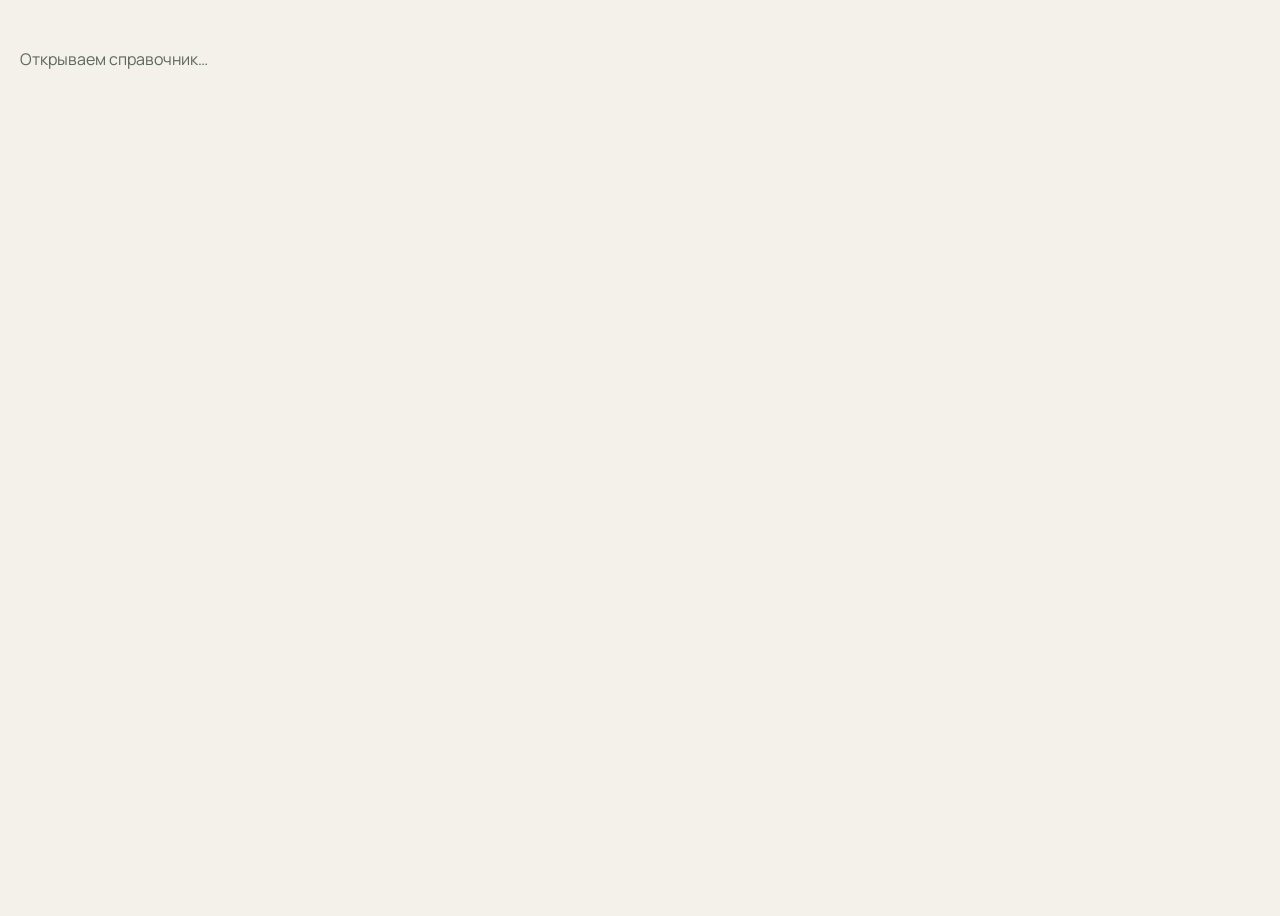
==== miniapp/index.html @ 6f06e59f "Add the Telegram Mini App as the main travel guide. The app reads countries, trust zones and the Mos" ====
<!DOCTYPE html>
<html lang="ru">
<head>
  <meta charset="UTF-8">
  <meta name="viewport" content="width=device-width, initial-scale=1, viewport-fit=cover">
  <meta name="theme-color" content="#f3f1ea">
  <title>Умный туризм</title>
  <link rel="preconnect" href="https://fonts.googleapis.com">
  <link rel="preconnect" href="https://fonts.gstatic.com" crossorigin>
  <link href="https://fonts.googleapis.com/css2?family=Manrope:wght@500;600;700;800&display=swap" rel="stylesheet">
  <link rel="stylesheet" href="./styles.css">
  <script>
    (function () {
      var theme = new URLSearchParams(location.search).get("theme");
      if (!theme) return;
      var dark = theme === "dark";
      document.documentElement.dataset.theme = dark ? "dark" : "light";
      var lightParams = {
        bg_color: "#ffffff",
        secondary_bg_color: "#f4f4f5",
        text_color: "#222222",
        hint_color: "#707579",
        link_color: "#2481cc",
        button_color: "#2481cc",
        button_text_color: "#ffffff",
        header_bg_color: "#ffffff",
        section_bg_color: "#ffffff",
        bottom_bar_bg_color: "#ffffff"
      };
      var darkParams = {
        bg_color: "#17212b",
        secondary_bg_color: "#232e3c",
        text_color: "#f5f5f5",
        hint_color: "#708499",
        link_color: "#6ab2f2",
        button_color: "#5288c1",
        button_text_color: "#ffffff",
        header_bg_color: "#17212b",
        section_bg_color: "#17212b",
        bottom_bar_bg_color: "#17212b"
      };
      window.Telegram = window.Telegram || {};
      window.Telegram.WebApp = {
        colorScheme: dark ? "dark" : "light",
        themeParams: dark ? darkParams : lightParams,
        initData: "",
        initDataUnsafe: {},
        ready: function () {},
        expand: function () {},
        onEvent: function () {},
        offEvent: function () {},
        setHeaderColor: function () {},
        setBackgroundColor: function () {},
        openLink: function (url) { window.open(url, "_blank", "noopener"); }
      };
    })();
  </script>
</head>
<body>
  <div id="app" class="app"><p class="boot">Открываем справочник…</p></div>
  <script type="module" src="./js/main.js"></script>
</body>
</html>
---- miniapp/styles.css ----
:root {
  --bg: #f3f1ea;
  --elev: #fffdf8;
  --text: #1c231f;
  --hint: #5e675f;
  --line: rgba(28, 35, 31, 0.1);
  --accent: #28402f;
  --accent-text: #f7f5ef;
  --link: #1d4e89;
  --header: #f3f1ea;
  --nav: rgba(243, 241, 234, 0.94);
  --chip: #efeae0;
  --green: #1f7a45;
  --yellow: #9a6700;
  --red: #b42318;
  --black: #3f3f46;
  --gap: #5c6b73;
  --shadow: 0 12px 32px rgba(24, 42, 30, 0.06);
  color-scheme: light;
  font-family: Manrope, "Segoe UI", Roboto, "Noto Sans", sans-serif;
  background: var(--bg);
  color: var(--text);
}

html[data-theme="dark"] {
  --bg: #0e1412;
  --elev: #17211c;
  --text: #f3f1ea;
  --hint: #b4c0b8;
  --line: rgba(243, 241, 234, 0.12);
  --accent: #d7b56d;
  --accent-text: #1c1608;
  --link: #9ecbff;
  --header: #0e1412;
  --nav: rgba(14, 20, 18, 0.94);
  --chip: #24302a;
  --green: #8fd0a8;
  --yellow: #f3d48a;
  --red: #ffb4ab;
  --black: #d4d4d8;
  --gap: #b7c6cf;
  --shadow: 0 12px 32px rgba(0, 0, 0, 0.28);
  color-scheme: dark;
}

* { box-sizing: border-box; }
html, body { margin: 0; min-height: 100%; }
body {
  background: var(--bg);
  color: var(--text);
}
button, input, textarea { font: inherit; color: inherit; }
button { cursor: pointer; }
a { color: var(--link); }

.app { min-height: 100dvh; }
.shell {
  width: min(480px, 100%);
  margin: 0 auto;
  min-height: 100dvh;
  display: flex;
  flex-direction: column;
}
.boot, .failed {
  padding: 32px 20px;
  color: var(--hint);
}

.header {
  position: sticky;
  top: 0;
  z-index: 5;
  display: flex;
  align-items: center;
  gap: 8px;
  min-height: 60px;
  padding: calc(8px + env(safe-area-inset-top)) 12px 8px;
  background: color-mix(in srgb, var(--header) 92%, transparent);
  backdrop-filter: blur(16px);
}
.header-title {
  flex: 1;
  margin: 0;
  font-size: 18px;
  line-height: 1.25;
  font-weight: 700;
  display: -webkit-box;
  -webkit-line-clamp: 2;
  -webkit-box-orient: vertical;
  overflow: hidden;
}
.icon-btn, .tick {
  width: 40px;
  height: 40px;
  border: 0;
  border-radius: 14px;
  background: var(--chip);
  color: var(--text);
  display: grid;
  place-items: center;
  flex: 0 0 auto;
}
.ico { width: 22px; height: 22px; display: block; }
.search-input {
  flex: 1;
  min-height: 42px;
  border-radius: 14px;
  border: 1px solid var(--line);
  background: var(--elev);
  padding: 0 14px;
}

.content {
  flex: 1;
  padding: 8px 16px 112px;
}
.screen h2, .onboard h2, .block h2, .sheet h2 {
  margin: 0 0 8px;
  font-size: 28px;
  line-height: 1.15;
  letter-spacing: -0.03em;
}
.eyebrow {
  margin: 0 0 6px;
  color: var(--accent);
  font-size: 13px;
  font-weight: 700;
  letter-spacing: 0.02em;
}
.lead, .hint, .fact-meta, .source, .stage {
  color: var(--hint);
}
.lead { margin: 0 0 16px; line-height: 1.45; }
.hint { margin: 0; font-size: 13px; line-height: 1.4; }
.stack, .section-grid { display: grid; gap: 10px; }
.section-grid { grid-template-columns: 1fr 1fr; }

.choice, .country-card, .section-tile, .instruction-card, .search-hit {
  width: 100%;
  text-align: left;
  border: 1px solid var(--line);
  background: var(--elev);
  border-radius: 18px;
  padding: 14px 16px;
  display: flex;
  align-items: center;
  justify-content: space-between;
  gap: 10px;
  box-shadow: var(--shadow);
}
.choice.is-on, .chip.is-on {
  border-color: var(--accent);
  background: color-mix(in srgb, var(--accent) 14%, var(--elev));
}
.choice-extra, .flag { font-size: 18px; }
.country-card, .section-tile, .instruction-card, .search-hit {
  justify-content: flex-start;
  align-items: flex-start;
}
.country-card strong, .section-tile strong, .instruction-card strong, .search-hit strong {
  display: block;
  font-size: 16px;
}
.search-hit strong {
  display: -webkit-box;
  -webkit-line-clamp: 3;
  -webkit-box-orient: vertical;
  overflow: hidden;
}
.section-index {
  width: 28px;
  height: 28px;
  border-radius: 10px;
  display: grid;
  place-items: center;
  background: var(--chip);
  font-weight: 700;
  flex: 0 0 auto;
}
.flag { font-size: 28px; line-height: 1; }

.primary, .ghost, .tickets {
  min-height: 48px;
  border-radius: 16px;
  padding: 0 16px;
  font-weight: 700;
  display: inline-flex;
  align-items: center;
  justify-content: center;
  text-decoration: none;
}
.primary, .tickets {
  border: 0;
  background: var(--accent);
  color: var(--accent-text);
}
.primary.is-off, .primary:disabled, .ghost:disabled {
  opacity: 0.45;
  cursor: default;
}
.ghost {
  border: 1px solid var(--line);
  background: transparent;
  color: var(--text);
}
.wide { width: 100%; margin-top: 8px; }
.text-btn {
  border: 0;
  background: transparent;
  color: var(--link);
  padding: 8px 0;
  font-weight: 700;
}
.form-error { color: var(--red); font-weight: 700; }

.dates { display: grid; grid-template-columns: 1fr 1fr; gap: 10px; margin: 14px 0; }
.dates label { display: grid; gap: 6px; font-size: 13px; color: var(--hint); font-weight: 700; }
.dates input, textarea {
  min-height: 46px;
  border-radius: 14px;
  border: 1px solid var(--line);
  background: var(--elev);
  padding: 10px 12px;
}
textarea { width: 100%; min-height: 110px; resize: vertical; }
.consent {
  width: 100%;
  display: flex;
  gap: 10px;
  text-align: left;
  border: 1px solid var(--line);
  background: var(--elev);
  border-radius: 18px;
  padding: 12px;
  line-height: 1.4;
}
.consent .tick, .check > .tick {
  width: 28px;
  height: 28px;
  border-radius: 9px;
  border: 1.5px solid var(--line);
  background: var(--bg);
  display: grid;
  place-items: center;
  flex: 0 0 auto;
}
.consent.is-on .tick, .check.is-done > .tick {
  background: var(--accent);
  color: var(--accent-text);
  border-color: var(--accent);
}
.onboard-actions, .step-nav {
  display: flex;
  gap: 8px;
  margin-top: 16px;
}
.onboard-actions .primary, .step-nav .primary, .onboard-actions .ghost, .step-nav .ghost { flex: 1; }

.hero-trip, .ticket, .fact, .note, .block {
  background: var(--elev);
  border: 1px solid var(--line);
  border-radius: 22px;
  padding: 16px;
  box-shadow: var(--shadow);
}
.hero-trip { margin-bottom: 12px; }
.hero-trip h2 { font-size: 30px; }
.ticket { margin-bottom: 14px; }
.ticket h2 { font-size: 24px; }
.iata {
  margin: 0 0 10px;
  letter-spacing: 0.12em;
  font-size: 12px;
  font-weight: 700;
  color: var(--hint);
}
.ticket-rule {
  border-top: 1px dashed color-mix(in srgb, var(--text) 28%, transparent);
  margin: 12px 0;
}
.ticket-copy, .route-copy, .fact-text, .policy {
  white-space: pre-wrap;
  line-height: 1.45;
}
.airline-row { display: flex; flex-wrap: wrap; gap: 6px; align-items: center; margin: 8px 0; font-weight: 700; }
.dot { color: var(--hint); }
.tickets { width: 100%; margin: 8px 0 12px; }
.chip-row { display: flex; gap: 8px; overflow-x: auto; padding-bottom: 4px; }
.chip {
  border: 1px solid var(--line);
  background: var(--chip);
  border-radius: 999px;
  padding: 8px 12px;
  white-space: nowrap;
  font-weight: 700;
}
.route-copy { margin-top: 10px; }
.block { margin-top: 8px; box-shadow: none; }
.block-head { display: flex; justify-content: space-between; gap: 12px; align-items: baseline; }
.block h2 { font-size: 22px; }

.fact {
  margin: 10px 0;
  border-left: 4px solid var(--zone, var(--hint));
}
.fact[data-zone="green"] { --zone: var(--green); }
.fact[data-zone="yellow"] { --zone: var(--yellow); }
.fact[data-zone="red"], .fact[data-zone="advice-unsupported"] { --zone: var(--red); }
.fact[data-zone="black"] { --zone: var(--black); }
.fact[data-zone="gap"] { --zone: var(--gap); }
.fact.is-unverified { background: color-mix(in srgb, var(--red) 8%, var(--elev)); }
.fact-top { display: flex; flex-wrap: wrap; gap: 6px 8px; align-items: center; margin-bottom: 8px; font-size: 12px; font-weight: 700; }
.zone-dot { width: 8px; height: 8px; border-radius: 99px; background: var(--zone, var(--hint)); }
.zone-name { color: var(--zone, var(--text)); }
.fact-text { margin: 0 0 8px; }
.source { margin: 0; font-size: 13px; }
.check { display: flex; gap: 10px; align-items: flex-start; margin: 8px 0; }
.check .fact { flex: 1; margin: 0; box-shadow: none; }
.check.is-done .fact-text { opacity: 0.72; }

.progress { height: 6px; border-radius: 99px; background: var(--chip); overflow: hidden; margin: 8px 0; }
.progress span { display: block; height: 100%; background: var(--accent); }
.step-count { margin: 0; font-size: 20px; font-weight: 800; letter-spacing: -0.03em; }
.stage { margin: 8px 0; font-weight: 700; }
.note { margin-top: 12px; }
.note ul, .screen ul { margin: 8px 0 0; padding-left: 18px; }
.instruction-card { margin-bottom: 12px; flex-direction: column; }

.nav {
  position: fixed;
  left: 50%;
  bottom: 0;
  transform: translateX(-50%);
  width: min(480px, 100%);
  display: grid;
  grid-template-columns: repeat(4, 1fr);
  gap: 2px;
  padding: 6px 8px calc(8px + env(safe-area-inset-bottom));
  background: var(--nav);
  border-top: 1px solid var(--line);
  backdrop-filter: blur(16px);
  z-index: 6;
}
.nav button {
  border: 0;
  background: transparent;
  color: var(--hint);
  display: grid;
  justify-items: center;
  gap: 2px;
  min-height: 52px;
  font-size: 11px;
  font-weight: 700;
}
.nav button[aria-current="page"] { color: var(--accent); }

.sheet-back {
  position: fixed;
  inset: 0;
  background: rgba(0, 0, 0, 0.42);
  z-index: 8;
  display: grid;
  align-items: end;
}
.sheet {
  width: min(480px, 100%);
  margin: 0 auto;
  background: var(--elev);
  color: var(--text);
  border-radius: 24px 24px 0 0;
  padding: 18px 16px calc(18px + env(safe-area-inset-bottom));
  max-height: min(86dvh, 720px);
  overflow: auto;
}
.policy { font: inherit; white-space: pre-wrap; line-height: 1.45; }
.toast {
  position: fixed;
  left: 50%;
  bottom: calc(84px + env(safe-area-inset-bottom));
  transform: translateX(-50%);
  width: min(440px, calc(100% - 24px));
  margin: 0;
  padding: 12px 14px;
  border-radius: 14px;
  background: var(--text);
  color: var(--bg);
  z-index: 9;
  font-weight: 700;
}
.sos { padding-top: 24px; }

:focus-visible { outline: 2px solid var(--accent); outline-offset: 2px; }
@media (prefers-reduced-motion: reduce) {
  * { scroll-behavior: auto !important; transition: none !important; }
}
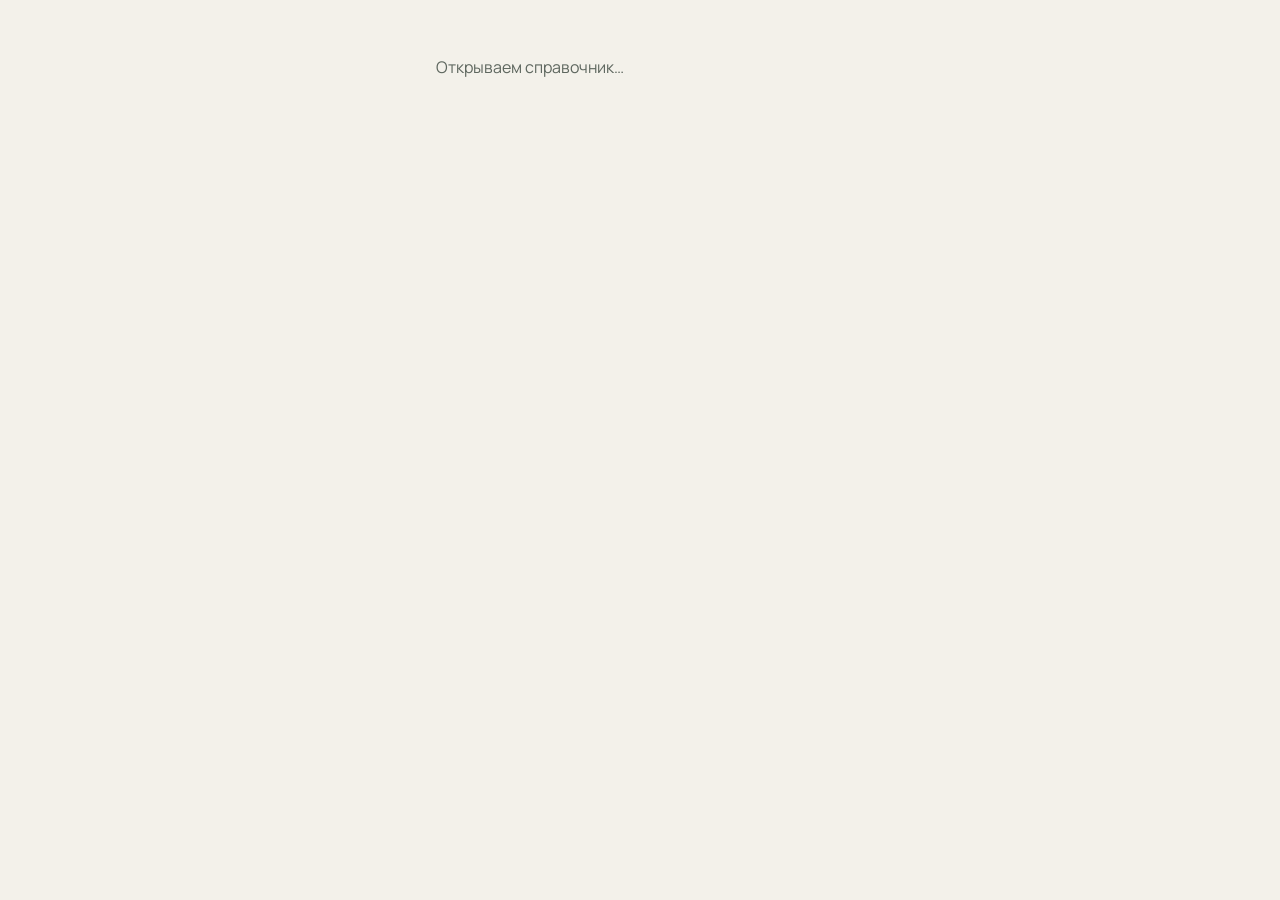
==== commit 6d1ed4cc: "Load Telegram initData so the Mini App can open from the menu button. The page never included telegr" ====
--- a/miniapp/index.html
+++ b/miniapp/index.html
@@ -9,12 +9,15 @@
   <link rel="preconnect" href="https://fonts.gstatic.com" crossorigin>
   <link href="https://fonts.googleapis.com/css2?family=Manrope:wght@500;600;700;800&display=swap" rel="stylesheet">
   <link rel="stylesheet" href="./styles.css">
+  <script src="https://telegram.org/js/telegram-web-app.js"></script>
   <script>
     (function () {
       var theme = new URLSearchParams(location.search).get("theme");
       if (!theme) return;
       var dark = theme === "dark";
       document.documentElement.dataset.theme = dark ? "dark" : "light";
+      var live = window.Telegram && window.Telegram.WebApp && window.Telegram.WebApp.initData;
+      if (live) return;
       var lightParams = {
         bg_color: "#ffffff",
         secondary_bg_color: "#f4f4f5",
--- a/miniapp/styles.css
+++ b/miniapp/styles.css
@@ -314,6 +314,25 @@
 .zone-name { color: var(--zone, var(--text)); }
 .fact-text { margin: 0 0 8px; }
 .source { margin: 0; font-size: 13px; }
+.source a + a { margin-left: 10px; }
+.partner-line { margin: 4px 0 0; }
+.partner-note {
+  display: inline-block;
+  font-size: 11px;
+  font-weight: 700;
+  letter-spacing: 0.01em;
+  color: var(--hint);
+}
+.partner-row {
+  display: flex;
+  flex-wrap: wrap;
+  gap: 8px 10px;
+  align-items: baseline;
+  margin-top: 12px;
+  padding-top: 10px;
+  border-top: 1px solid var(--line);
+}
+.partner-row a { font-weight: 700; }
 .check { display: flex; gap: 10px; align-items: flex-start; margin: 8px 0; }
 .check .fact { flex: 1; margin: 0; box-shadow: none; }
 .check.is-done .fact-text { opacity: 0.72; }
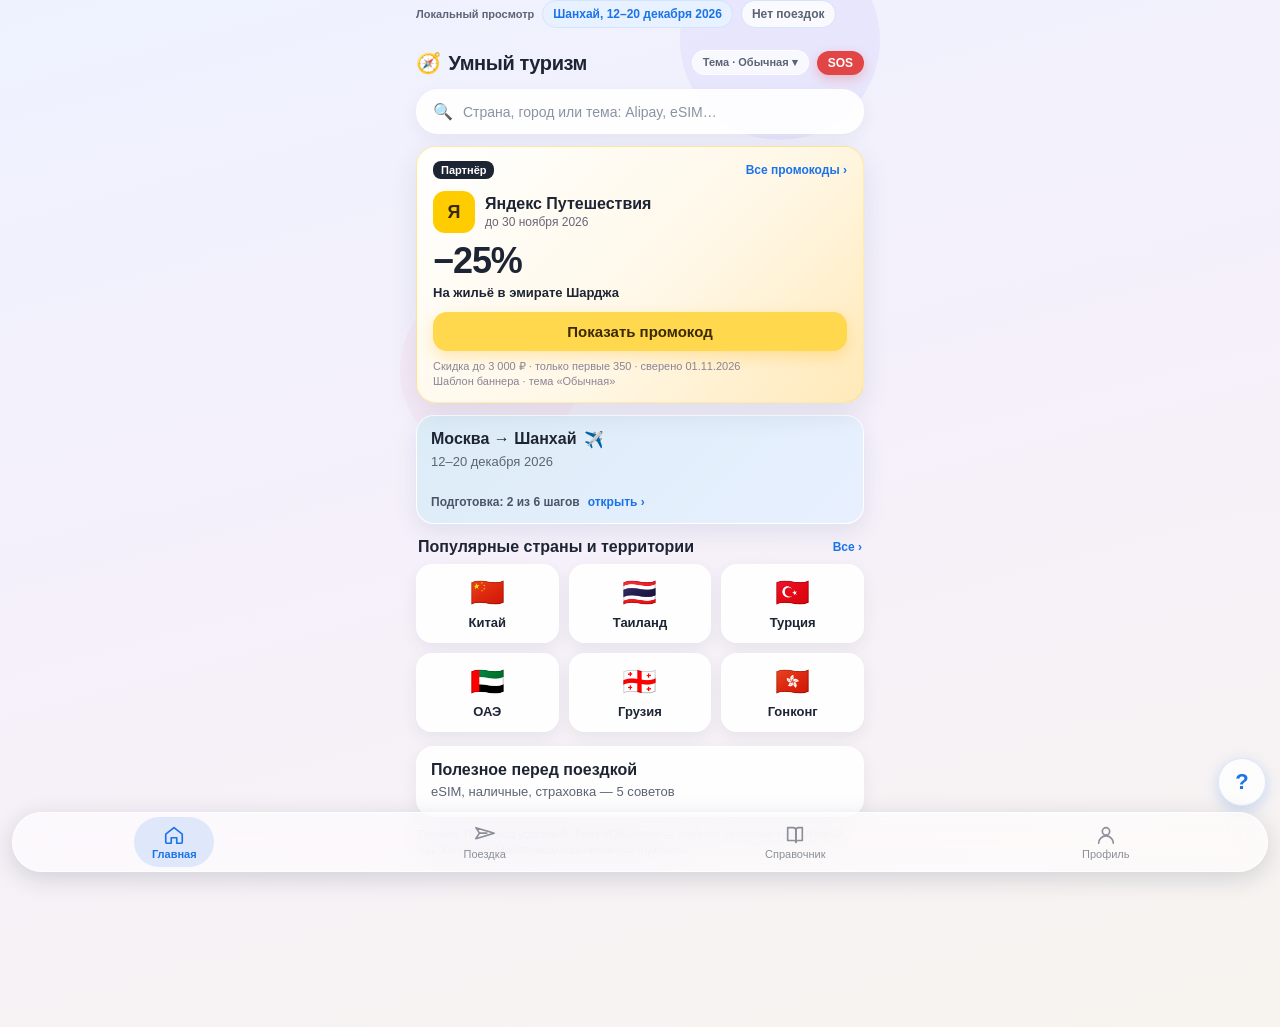
==== commit 454324e7: "Add the Mini App shell, home states, and on-device personal storage. The new frame follows the appro" ====
--- a/miniapp/index.html
+++ b/miniapp/index.html
@@ -9,6 +9,7 @@
   <link rel="preconnect" href="https://fonts.gstatic.com" crossorigin>
   <link href="https://fonts.googleapis.com/css2?family=Manrope:wght@500;600;700;800&display=swap" rel="stylesheet">
   <link rel="stylesheet" href="./styles.css">
+  <link rel="stylesheet" href="./shell.css">
   <script src="https://telegram.org/js/telegram-web-app.js"></script>
   <script>
     (function () {
@@ -54,13 +55,23 @@
         offEvent: function () {},
         setHeaderColor: function () {},
         setBackgroundColor: function () {},
-        openLink: function (url) { window.open(url, "_blank", "noopener"); }
+        openLink: function (url) { window.open(url, "_blank", "noopener"); },
+        BackButton: (function () {
+          var handlers = [];
+          return {
+            show: function () { document.documentElement.dataset.tgBack = "1"; },
+            hide: function () { document.documentElement.dataset.tgBack = "0"; },
+            onClick: function (fn) { handlers.push(fn); },
+            offClick: function (fn) { handlers = handlers.filter(function (item) { return item !== fn; }); },
+            click: function () { handlers.slice().forEach(function (fn) { fn(); }); }
+          };
+        })()
       };
     })();
   </script>
 </head>
 <body>
-  <div id="app" class="app"><p class="boot">Открываем справочник…</p></div>
+  <div id="app" class="app"><p class="boot">Открываем Умный туризм…</p></div>
   <script type="module" src="./js/main.js"></script>
 </body>
 </html>
--- a/miniapp/styles.css
+++ b/miniapp/styles.css
@@ -80,6 +80,7 @@
 }
 .header-title {
   flex: 1;
+  min-width: 0;
   margin: 0;
   font-size: 18px;
   line-height: 1.25;
@@ -88,6 +89,7 @@
   -webkit-line-clamp: 2;
   -webkit-box-orient: vertical;
   overflow: hidden;
+  overflow-wrap: anywhere;
 }
 .icon-btn, .tick {
   width: 40px;
@@ -103,6 +105,7 @@
 .ico { width: 22px; height: 22px; display: block; }
 .search-input {
   flex: 1;
+  min-width: 0;
   min-height: 42px;
   border-radius: 14px;
   border: 1px solid var(--line);
@@ -112,6 +115,7 @@
 
 .content {
   flex: 1;
+  min-width: 0;
   padding: 8px 16px 112px;
 }
 .screen h2, .onboard h2, .block h2, .sheet h2 {
@@ -132,11 +136,15 @@
 }
 .lead { margin: 0 0 16px; line-height: 1.45; }
 .hint { margin: 0; font-size: 13px; line-height: 1.4; }
+.lead, .hint, .fact-text, .route-copy, .ticket-copy, .policy, .note li {
+  overflow-wrap: break-word;
+}
 .stack, .section-grid { display: grid; gap: 10px; }
-.section-grid { grid-template-columns: 1fr 1fr; }
+.section-grid { grid-template-columns: minmax(0, 1fr) minmax(0, 1fr); }
 
 .choice, .country-card, .section-tile, .instruction-card, .search-hit {
   width: 100%;
+  min-width: 0;
   text-align: left;
   border: 1px solid var(--line);
   background: var(--elev);
@@ -177,10 +185,17 @@
   font-weight: 700;
   flex: 0 0 auto;
 }
+.section-copy { min-width: 0; }
+.section-copy strong,
+.section-copy .hint {
+  overflow-wrap: anywhere;
+  hyphens: auto;
+}
 .flag { font-size: 28px; line-height: 1; }
 
 .primary, .ghost, .tickets {
   min-height: 48px;
+  max-width: 100%;
   border-radius: 16px;
   padding: 0 16px;
   font-weight: 700;
@@ -213,8 +228,9 @@
 }
 .form-error { color: var(--red); font-weight: 700; }
 
-.dates { display: grid; grid-template-columns: 1fr 1fr; gap: 10px; margin: 14px 0; }
-.dates label { display: grid; gap: 6px; font-size: 13px; color: var(--hint); font-weight: 700; }
+.dates { display: grid; grid-template-columns: minmax(0, 1fr) minmax(0, 1fr); gap: 10px; margin: 14px 0; }
+.dates label { display: grid; gap: 6px; min-width: 0; font-size: 13px; color: var(--hint); font-weight: 700; }
+.dates input { width: 100%; min-width: 0; }
 .dates input, textarea {
   min-height: 46px;
   border-radius: 14px;
@@ -282,10 +298,45 @@
   white-space: pre-wrap;
   line-height: 1.45;
 }
-.airline-row { display: flex; flex-wrap: wrap; gap: 6px; align-items: center; margin: 8px 0; font-weight: 700; }
+.airline-fold { margin: 4px 0 8px; min-width: 0; }
+.airline-fold summary {
+  display: flex;
+  align-items: center;
+  justify-content: space-between;
+  gap: 8px;
+  min-height: 44px;
+  cursor: pointer;
+  font-weight: 700;
+  list-style: none;
+}
+.airline-fold summary::-webkit-details-marker { display: none; }
+.airline-fold summary::after {
+  content: "";
+  width: 8px;
+  height: 8px;
+  border-right: 2px solid var(--hint);
+  border-bottom: 2px solid var(--hint);
+  transform: rotate(45deg);
+  flex: none;
+}
+.airline-fold[open] summary::after { transform: rotate(-135deg); margin-top: 6px; }
+.airline-row { display: flex; flex-wrap: wrap; gap: 6px; align-items: center; margin: 0 0 8px; font-weight: 700; min-width: 0; }
+.jump {
+  display: inline;
+  border: 0;
+  padding: 0;
+  background: transparent;
+  color: var(--link);
+  font: inherit;
+  font-weight: 700;
+  text-align: left;
+  text-decoration: underline;
+  text-underline-offset: 2px;
+  cursor: pointer;
+}
 .dot { color: var(--hint); }
 .tickets { width: 100%; margin: 8px 0 12px; }
-.chip-row { display: flex; gap: 8px; overflow-x: auto; padding-bottom: 4px; }
+.chip-row { display: flex; gap: 8px; min-width: 0; overflow-x: auto; padding-bottom: 4px; }
 .chip {
   border: 1px solid var(--line);
   background: var(--chip);
@@ -299,6 +350,110 @@
 .block-head { display: flex; justify-content: space-between; gap: 12px; align-items: baseline; }
 .block h2 { font-size: 22px; }
 
+.order-hint { margin: 0 0 12px; }
+.card-summary {
+  margin: 0 0 14px;
+  padding: 12px 14px;
+  border-radius: 18px;
+  background: var(--chip);
+}
+.card-summary p { margin: 0 0 6px; line-height: 1.45; }
+.card-summary p:last-child { margin-bottom: 0; }
+.card-summary-topic { font-weight: 800; }
+.summary-item, .summary-more {
+  border: 0;
+  padding: 0;
+  background: transparent;
+  color: var(--link);
+  font-weight: 700;
+}
+.summary-sep { color: var(--hint); }
+.section-blurb {
+  display: -webkit-box;
+  -webkit-line-clamp: 2;
+  -webkit-box-orient: vertical;
+  overflow: hidden;
+  margin-top: 4px;
+}
+.fact-group {
+  margin: 10px 0;
+  min-width: 0;
+  border: 1px solid var(--line);
+  border-radius: 18px;
+  background: var(--elev);
+  overflow: hidden;
+}
+.fact-group-toggle {
+  width: 100%;
+  display: grid;
+  grid-template-columns: 16px minmax(0, 1fr) auto;
+  column-gap: 8px;
+  row-gap: 4px;
+  align-items: center;
+  padding: 12px 14px;
+  border: 0;
+  background: transparent;
+  text-align: left;
+}
+.fact-group-toggle .chevron {
+  grid-column: 1;
+  grid-row: 1;
+  justify-self: center;
+  width: 8px;
+  height: 8px;
+  border-right: 2px solid var(--hint);
+  border-bottom: 2px solid var(--hint);
+  transform: rotate(-45deg);
+}
+.fact-group-toggle[aria-expanded="true"] .chevron {
+  transform: rotate(45deg);
+  margin-top: -4px;
+}
+.fact-group-name {
+  grid-column: 2;
+  grid-row: 1;
+  font-weight: 800;
+  overflow-wrap: anywhere;
+}
+.fact-group-count {
+  grid-column: 3;
+  grid-row: 1;
+  color: var(--hint);
+  font-weight: 700;
+}
+.zone-mix {
+  grid-column: 2 / span 2;
+  grid-row: 2;
+  display: flex;
+  flex-wrap: wrap;
+  gap: 6px 8px;
+}
+.zone-pill {
+  display: inline-flex;
+  align-items: center;
+  gap: 4px;
+  font-size: 12px;
+  font-weight: 700;
+  color: var(--hint);
+}
+.fact-group-summary {
+  grid-column: 1 / -1;
+  grid-row: 3;
+  color: var(--hint);
+  font-size: 13px;
+  font-weight: 600;
+  white-space: nowrap;
+  overflow: hidden;
+  text-overflow: ellipsis;
+}
+.fact-group-body { padding: 0 12px 8px; }
+.fact-group-body[hidden], .fact-details[hidden] { display: none; }
+.fact-group-toggle:focus-visible, .fact-key:focus-visible, .summary-item:focus-visible, .summary-more:focus-visible {
+  outline: 2px solid var(--accent);
+  outline-offset: 2px;
+}
+.instruction-block:empty { display: none; }
+.instruction-block .instruction-card { margin-top: 12px; }
 .fact {
   margin: 10px 0;
   border-left: 4px solid var(--zone, var(--hint));
@@ -311,8 +466,49 @@
 .fact.is-unverified { background: color-mix(in srgb, var(--red) 8%, var(--elev)); }
 .fact-top { display: flex; flex-wrap: wrap; gap: 6px 8px; align-items: center; margin-bottom: 8px; font-size: 12px; font-weight: 700; }
 .zone-dot { width: 8px; height: 8px; border-radius: 99px; background: var(--zone, var(--hint)); }
+.community-badge {
+  display: inline-flex;
+  align-items: baseline;
+  gap: 6px;
+  padding: 2px 8px;
+  border-radius: 99px;
+  background: #e7f6ee;
+  color: #0b6b3a;
+  font-size: 11px;
+  font-weight: 700;
+}
+.community-badge small { font-weight: 600; color: #146b3a; }
+.fact-actions, .queue-card { display: flex; flex-wrap: wrap; gap: 8px; }
+.queue-card {
+  flex-direction: column;
+  border: 1px solid var(--line);
+  border-radius: 16px;
+  padding: 12px;
+  margin-bottom: 12px;
+}
+.field { display: grid; gap: 6px; margin: 10px 0; font-size: 13px; font-weight: 700; color: var(--hint); }
+.field input, .field select, .field textarea { width: 100%; }
+.helped { font-weight: 700; }
+.zone-dot[data-zone="green"] { background: var(--green); }
+.zone-dot[data-zone="yellow"] { background: var(--yellow); }
+.zone-dot[data-zone="red"] { background: var(--red); }
+.zone-dot[data-zone="black"] { background: var(--black); }
 .zone-name { color: var(--zone, var(--text)); }
+.fact-key {
+  width: 100%;
+  display: flex;
+  gap: 8px;
+  align-items: flex-start;
+  border: 0;
+  background: transparent;
+  padding: 0;
+  text-align: left;
+  font-weight: 600;
+}
+.fact-key .fact-text { flex: 1; min-width: 0; margin: 0; }
+.fact-details { margin-top: 8px; }
 .fact-text { margin: 0 0 8px; }
+.fact-group .fact { box-shadow: none; }
 .source { margin: 0; font-size: 13px; }
 .source a + a { margin-left: 10px; }
 .partner-line { margin: 4px 0 0; }
@@ -334,7 +530,7 @@
 }
 .partner-row a { font-weight: 700; }
 .check { display: flex; gap: 10px; align-items: flex-start; margin: 8px 0; }
-.check .fact { flex: 1; margin: 0; box-shadow: none; }
+.check .fact { flex: 1; min-width: 0; margin: 0; box-shadow: none; }
 .check.is-done .fact-text { opacity: 0.72; }
 
 .progress { height: 6px; border-radius: 99px; background: var(--chip); overflow: hidden; margin: 8px 0; }
@@ -352,7 +548,7 @@
   transform: translateX(-50%);
   width: min(480px, 100%);
   display: grid;
-  grid-template-columns: repeat(4, 1fr);
+  grid-template-columns: repeat(4, minmax(0, 1fr));
   gap: 2px;
   padding: 6px 8px calc(8px + env(safe-area-inset-bottom));
   background: var(--nav);
@@ -367,10 +563,12 @@
   display: grid;
   justify-items: center;
   gap: 2px;
+  min-width: 0;
   min-height: 52px;
   font-size: 11px;
   font-weight: 700;
 }
+.nav button span { max-width: 100%; overflow-wrap: anywhere; }
 .nav button[aria-current="page"] { color: var(--accent); }
 
 .sheet-back {
@@ -407,6 +605,60 @@
   font-weight: 700;
 }
 .sos { padding-top: 24px; }
+.intro-dots { display: flex; gap: 6px; margin: 4px 0 14px; }
+.intro-dots span { width: 8px; height: 8px; border-radius: 99px; background: var(--line); }
+.intro-dots span.is-on { background: var(--accent); }
+.intro-actions { flex-direction: column; }
+.intro-actions .primary, .intro-actions .ghost { flex: none; width: 100%; }
+.screen ul.intro-list {
+  list-style: none;
+  margin: 0 0 14px;
+  padding: 0;
+  display: grid;
+  gap: 8px;
+}
+.intro-list li {
+  margin: 0;
+  padding: 12px 14px;
+  border-radius: 16px;
+  background: var(--elev);
+  border: 1px solid var(--line);
+  line-height: 1.35;
+}
+.intro-soon { display: flex; align-items: flex-start; gap: 8px; }
+.soon {
+  flex: none;
+  margin-top: 1px;
+  padding: 2px 7px;
+  border-radius: 999px;
+  background: var(--chip);
+  color: var(--hint);
+  font-size: 11px;
+  font-weight: 700;
+  line-height: 1.35;
+}
+.intro-fine { margin: 0; font-size: 12px; line-height: 1.4; color: var(--hint); }
+.screen ul.intro-zones {
+  list-style: none;
+  margin: 0 0 14px;
+  padding: 0;
+  display: grid;
+  gap: 8px;
+}
+.intro-zones li {
+  display: flex;
+  align-items: flex-start;
+  gap: 10px;
+  margin: 0;
+  min-width: 0;
+  padding: 12px 14px;
+  border-radius: 16px;
+  background: var(--elev);
+  border: 1px solid var(--line);
+  line-height: 1.35;
+  overflow-wrap: anywhere;
+}
+.zone-marks { display: flex; gap: 4px; flex: none; margin-top: 6px; }
 
 :focus-visible { outline: 2px solid var(--accent); outline-offset: 2px; }
 @media (prefers-reduced-motion: reduce) {
--- a/miniapp/shell.css
+++ b/miniapp/shell.css
@@ -0,0 +1,673 @@
+/* Точки легенды, 24.11.2026:
+   зелёная — официальный источник
+   жёлтая — неофициальный / свой замер / ещё не сверено
+   красная — риск */
+:root {
+  --ut-ink: #1d2433;
+  --ut-muted: #5b6475;
+  --ut-faint: #8a93a3;
+  --ut-blue: #1a73e8;
+  --ut-sos: #e24545;
+  --ut-line: rgba(255, 255, 255, 0.95);
+  --ut-radius: 18px;
+  --ut-pad: 16px;
+  --ut-bottom: 170px;
+  --ut-font: -apple-system, BlinkMacSystemFont, "Segoe UI", sans-serif;
+  --ut-zone-green: #50ab80;
+  --ut-zone-yellow: #d0a33c;
+  --ut-zone-red: #e24545;
+  --ut-column: 480px;
+}
+
+html:has(body.ut-shell),
+body.ut-shell {
+  overflow-x: hidden;
+}
+
+body.ut-shell {
+  background: linear-gradient(165deg, #eef2ff 0%, #f5f0fa 48%, #f7f4ef 100%);
+  color: var(--ut-ink);
+  font-family: var(--ut-font);
+}
+
+.ut-app {
+  position: relative;
+  width: min(100%, var(--ut-column));
+  margin: 0 auto;
+  min-height: 100dvh;
+  padding-bottom: 170px;
+  padding-bottom: calc(170px + env(safe-area-inset-bottom, 0px));
+  color: var(--ut-ink);
+  font-family: var(--ut-font);
+  overflow-wrap: anywhere;
+}
+
+.ut-bubbles { pointer-events: none; }
+.ut-bubbles span {
+  position: absolute;
+  border-radius: 50%;
+  pointer-events: none;
+}
+.ut-bubbles span:first-child {
+  top: -60px;
+  right: 0;
+  width: 200px;
+  height: 200px;
+  background: rgba(122, 99, 255, 0.08);
+}
+.ut-bubbles span:last-child {
+  top: 280px;
+  left: 0;
+  width: 180px;
+  height: 180px;
+  background: rgba(255, 120, 160, 0.06);
+}
+
+.ut-main { position: relative; z-index: 1; }
+
+.ut-header {
+  display: flex;
+  align-items: center;
+  justify-content: space-between;
+  gap: 8px;
+  padding: calc(14px + env(safe-area-inset-top, 0px)) 16px 8px;
+}
+.ut-brand, .ut-h1 {
+  margin: 0;
+  display: flex;
+  align-items: center;
+  gap: 8px;
+  font-size: 20px;
+  font-weight: 800;
+  letter-spacing: -0.02em;
+  line-height: 1.2;
+}
+.ut-header-tools { display: flex; align-items: center; gap: 8px; }
+.ut-theme, .ut-sos, .ut-linkish, .ut-inline-link, .ut-replay, .ut-chip, .ut-primary, .ut-secondary,
+.ut-country, .ut-row, .ut-useful, .ut-trip, .ut-promo-btn, .ut-nav-btn, .ut-support, .ut-toast-go, .ut-toast-x,
+.ut-sheet-cancel, .ut-sheet-ok, .ut-privacy-btn, .ut-back, .ut-demo button {
+  font: inherit;
+  cursor: pointer;
+}
+.ut-theme {
+  border: 1px solid rgba(255, 255, 255, 0.9);
+  background: rgba(255, 255, 255, 0.7);
+  color: var(--ut-muted);
+  border-radius: 14px;
+  padding: 5px 10px;
+  font-size: 11px;
+  font-weight: 600;
+  backdrop-filter: blur(8px);
+}
+.ut-sos {
+  border: 0;
+  color: #fff;
+  background: var(--ut-sos);
+  border-radius: 14px;
+  padding: 5px 11px;
+  font-size: 12px;
+  font-weight: 700;
+  box-shadow: 0 4px 12px rgba(226, 69, 69, 0.28);
+}
+.ut-back {
+  border: 0;
+  background: transparent;
+  color: inherit;
+  padding: 0 4px 0 0;
+  font-size: 22px;
+  font-weight: 500;
+  line-height: 1;
+}
+
+.ut-search {
+  display: flex;
+  align-items: center;
+  gap: 8px;
+  margin: 6px 16px 12px;
+  padding: 12px 16px;
+  border-radius: 22px;
+  border: 1px solid rgba(255, 255, 255, 0.95);
+  background: rgba(255, 255, 255, 0.88);
+  box-shadow: 0 6px 18px rgba(40, 50, 90, 0.06);
+  color: var(--ut-faint);
+}
+.ut-search input {
+  flex: 1;
+  min-width: 0;
+  border: 0;
+  background: transparent;
+  color: var(--ut-ink);
+  font: inherit;
+  font-size: 14px;
+  outline: none;
+}
+.ut-search input::placeholder { color: var(--ut-faint); }
+
+.ut-demo {
+  display: flex;
+  flex-wrap: wrap;
+  align-items: center;
+  gap: 8px;
+  margin: 0 16px 8px;
+  position: relative;
+  z-index: 1;
+}
+.ut-demo span { font-size: 11px; color: var(--ut-muted); font-weight: 600; }
+.ut-demo button {
+  border: 1px solid #d4e4fb;
+  background: rgba(255, 255, 255, 0.8);
+  color: var(--ut-muted);
+  border-radius: 14px;
+  padding: 6px 10px;
+  font-size: 12px;
+  font-weight: 600;
+}
+.ut-demo button[aria-pressed="true"] {
+  background: #e8f1ff;
+  color: var(--ut-blue);
+}
+
+.ut-notice {
+  margin: 0 16px 10px;
+  padding: 10px 12px;
+  border-radius: 14px;
+  background: #e8f1ff;
+  color: var(--ut-ink);
+  font-size: 13px;
+  line-height: 1.4;
+}
+
+.ut-promo {
+  position: relative;
+  overflow: hidden;
+  margin: 0 16px 12px;
+  padding: 14px 16px 12px;
+  border-radius: 20px;
+  border: 1px solid rgba(255, 216, 77, 0.45);
+  background: linear-gradient(135deg, #fff 0%, #fff8e8 55%, #ffe9b8 100%);
+  box-shadow: 0 10px 28px rgba(40, 50, 90, 0.1);
+}
+.ut-promo-top, .ut-section-head, .ut-trip-top, .ut-trip-foot {
+  display: flex;
+  justify-content: space-between;
+  align-items: center;
+  gap: 8px;
+}
+.ut-partner {
+  font-size: 11px;
+  font-weight: 700;
+  color: #fff;
+  background: var(--ut-ink);
+  border-radius: 8px;
+  padding: 3px 8px;
+}
+.ut-linkish, .ut-inline-link {
+  border: 0;
+  background: transparent;
+  color: var(--ut-blue);
+  font-size: 12px;
+  font-weight: 600;
+  padding: 0;
+}
+.ut-promo-brand { display: flex; align-items: center; gap: 10px; margin-top: 12px; }
+.ut-promo-brand > span:first-child {
+  width: 42px;
+  height: 42px;
+  border-radius: 12px;
+  display: flex;
+  align-items: center;
+  justify-content: center;
+  background: #ffcc00;
+  color: #3b2a00;
+  font-weight: 800;
+  font-size: 18px;
+}
+.ut-promo-brand b { display: block; font-size: 16px; }
+.ut-promo-brand small { display: block; color: #6b6477; font-size: 12px; margin-top: 2px; }
+.ut-promo-value { margin: 10px 0 0; font-size: 36px; font-weight: 800; letter-spacing: -0.03em; line-height: 1; }
+.ut-promo-line { margin: 6px 0 0; font-size: 13px; font-weight: 600; }
+.ut-promo-btn {
+  display: block;
+  width: 100%;
+  margin-top: 12px;
+  border: 0;
+  border-radius: 14px;
+  padding: 11px;
+  background: #ffd84d;
+  color: #3b2a00;
+  font-weight: 800;
+  font-size: 15px;
+  box-shadow: 0 6px 16px rgba(255, 180, 0, 0.28);
+}
+.ut-code { margin: 10px 0 0; font-size: 14px; font-weight: 800; letter-spacing: 0.04em; }
+.ut-fine, .ut-disclaimer, .ut-caption {
+  color: #8a8494;
+  font-size: 11px;
+  line-height: 1.4;
+}
+.ut-fine { margin: 8px 0 0; }
+.ut-disclaimer { margin: 10px 18px 0; color: #9aa1ad; }
+.ut-caption { margin: 8px 16px 14px; text-align: center; color: #697488; }
+
+.ut-trip, .ut-empty, .ut-useful, .ut-row, .ut-privacy, .ut-panel, .ut-slot {
+  border: 1px solid rgba(255, 255, 255, 0.95);
+  background: rgba(255, 255, 255, 0.92);
+  box-shadow: 0 6px 16px rgba(40, 50, 90, 0.07);
+}
+.ut-trip {
+  display: flex;
+  flex-direction: column;
+  width: calc(100% - 32px);
+  margin: 0 16px 14px;
+  padding: 14px;
+  border-radius: 18px;
+  text-align: left;
+  color: inherit;
+  background: linear-gradient(135deg, #dcecf7 0%, #e8f0ff 100%);
+  box-shadow: 0 8px 22px rgba(40, 80, 140, 0.1);
+}
+.ut-trip-static { cursor: default; }
+.ut-trip b, .ut-empty b, .ut-useful b { font-size: 16px; font-weight: 800; }
+.ut-trip-dates, .ut-empty p, .ut-useful span, .ut-lead, .ut-note, .ut-row-text, .ut-hint {
+  color: var(--ut-muted);
+  font-size: 13px;
+  line-height: 1.4;
+  font-weight: 400;
+}
+.ut-trip-dates { margin-top: 4px; }
+.ut-track {
+  display: block;
+  height: 7px;
+  margin-top: 10px;
+  border-radius: 4px;
+  background: rgba(255, 255, 255, 0.75);
+  overflow: hidden;
+}
+.ut-track span {
+  display: block;
+  height: 7px;
+  border-radius: 4px;
+  background: linear-gradient(90deg, #4d7ecb, #7aa0e0);
+}
+.ut-trip-foot, .ut-progress {
+  margin-top: 7px;
+  font-size: 12px;
+  font-weight: 600;
+  color: #4a5568;
+}
+.ut-trip-foot span:last-child { color: var(--ut-blue); }
+.ut-empty {
+  margin: 0 16px 14px;
+  padding: 14px;
+  border-radius: 18px;
+}
+.ut-empty p { margin: 6px 0 0; }
+.ut-primary, .ut-secondary {
+  display: block;
+  width: calc(100% - 32px);
+  margin: 12px 16px 0;
+  border-radius: 14px;
+  padding: 12px 14px;
+  text-align: center;
+  font-size: 15px;
+  font-weight: 700;
+}
+.ut-primary {
+  border: 0;
+  color: #fff;
+  background: var(--ut-blue);
+  box-shadow: 0 6px 16px rgba(26, 115, 232, 0.14);
+}
+.ut-empty .ut-primary, .ut-form .ut-primary, .ut-save { width: 100%; margin: 12px 0 0; }
+.ut-save { margin: 16px 16px 0; width: calc(100% - 32px); }
+.ut-secondary {
+  border: 1px solid #dce4f5;
+  background: rgba(255, 255, 255, 0.7);
+  color: var(--ut-blue);
+}
+
+.ut-section-head { margin: 0 18px 8px; }
+.ut-section-head b { font-size: 16px; }
+.ut-countries {
+  display: grid;
+  grid-template-columns: repeat(3, minmax(0, 1fr));
+  gap: 10px;
+  padding: 0 16px;
+}
+.ut-country {
+  border: 1px solid rgba(255, 255, 255, 0.95);
+  background: rgba(255, 255, 255, 0.92);
+  border-radius: 16px;
+  padding: 12px 8px;
+  text-align: center;
+  box-shadow: 0 6px 16px rgba(40, 50, 90, 0.07);
+  color: inherit;
+}
+.ut-flag { display: block; font-size: 28px; line-height: 1.15; }
+.ut-country b { display: block; margin-top: 6px; font-size: 13px; }
+.ut-useful {
+  display: flex;
+  flex-direction: column;
+  align-items: flex-start;
+  width: calc(100% - 32px);
+  margin: 14px 16px 0;
+  padding: 14px;
+  border-radius: 18px;
+  text-align: left;
+  color: inherit;
+}
+.ut-useful span { margin-top: 4px; }
+.ut-pad { padding: 0 16px; }
+.ut-muted { color: var(--ut-muted); font-size: 13px; }
+.ut-lead { margin: 0 16px 12px; }
+.ut-note { margin: 0 16px; }
+
+.ut-tiles {
+  display: grid;
+  grid-template-columns: repeat(2, minmax(0, 1fr));
+  gap: 12px;
+  padding: 0 16px;
+}
+.ut-tile {
+  position: relative;
+  min-height: 115px;
+  border-radius: 18px;
+  padding: 13px 12px 30px;
+  border: 1px solid rgba(255, 255, 255, 0.8);
+  box-shadow: 0 6px 16px rgba(40, 50, 90, 0.07);
+}
+.ut-tile b { display: block; font-size: 14px; line-height: 1.25; padding-right: 22px; }
+.ut-tile p { margin: 6px 0 0; font-size: 12px; line-height: 1.4; color: var(--ut-muted); }
+.ut-tile-icon { position: absolute; right: 11px; top: 12px; font-size: 17px; }
+.ut-checked {
+  position: absolute;
+  right: 12px;
+  bottom: 10px;
+  left: 12px;
+  display: flex;
+  align-items: center;
+  gap: 5px;
+  font-size: 10px;
+  color: #778194;
+}
+
+.ut-dot {
+  width: 6px;
+  height: 6px;
+  border-radius: 50%;
+  display: inline-block;
+  flex: none;
+}
+.ut-dot-green { background: var(--ut-zone-green); }
+.ut-dot-yellow { background: var(--ut-zone-yellow); }
+.ut-dot-red { background: var(--ut-zone-red); }
+.ut-legend {
+  display: flex;
+  flex-wrap: wrap;
+  align-items: center;
+  gap: 5px 8px;
+  margin: 2px 16px 8px;
+  font-size: 11px;
+  color: #778194;
+  line-height: 1.35;
+}
+.ut-row .ut-dot { margin-left: 6px; }
+
+.ut-row {
+  display: flex;
+  justify-content: space-between;
+  align-items: center;
+  gap: 10px;
+  width: calc(100% - 32px);
+  margin: 6px 16px;
+  padding: 12px 14px;
+  border-radius: 16px;
+  text-align: left;
+  color: inherit;
+}
+.ut-row-title { display: block; font-size: 15px; font-weight: 700; line-height: 1.3; }
+.ut-row-text, .ut-hint, .ut-linkish-text { display: block; margin-top: 3px; }
+.ut-hint { font-size: 11px; color: var(--ut-faint); }
+.ut-linkish-text { color: var(--ut-blue); font-size: 12px; font-weight: 600; }
+.ut-chev { color: #9aa3b2; font-size: 18px; }
+.ut-replay {
+  margin: 0 16px 10px;
+  border: 1px solid #d4e4fb;
+  background: #e8f1ff;
+  color: var(--ut-blue);
+  border-radius: 14px;
+  padding: 7px 12px;
+  font-size: 13px;
+  font-weight: 600;
+}
+.ut-fold { margin: 0; }
+.ut-fold > summary {
+  display: flex;
+  justify-content: space-between;
+  align-items: center;
+  gap: 10px;
+  margin: 6px 16px 2px;
+  padding: 4px 0;
+  font-size: 12px;
+  color: #778194;
+  font-weight: 700;
+  cursor: pointer;
+  list-style: none;
+}
+.ut-fold > summary::-webkit-details-marker { display: none; }
+.ut-twist {
+  width: 16px;
+  height: 16px;
+  position: relative;
+  color: #9aa3b2;
+}
+.ut-twist:before {
+  content: "";
+  position: absolute;
+  top: 3px;
+  left: 5px;
+  width: 7px;
+  height: 7px;
+  border-right: 2px solid currentColor;
+  border-bottom: 2px solid currentColor;
+  transform: rotate(-45deg);
+}
+.ut-fold[open] > summary .ut-twist:before { top: 4px; left: 4px; transform: rotate(45deg); }
+
+.ut-label, .ut-group-label { margin: 12px 16px 0; font-size: 12px; color: var(--ut-muted); }
+.ut-group-label { font-weight: 700; }
+.ut-chips { display: flex; flex-wrap: wrap; gap: 6px; margin: 7px 16px 0; }
+.ut-chip {
+  border: 1px solid #dce4ef;
+  background: rgba(255, 255, 255, 0.6);
+  color: var(--ut-muted);
+  border-radius: 12px;
+  padding: 8px 10px;
+  font-size: 11px;
+}
+.ut-chip.is-on { color: var(--ut-blue); background: #e8f1ff; border-color: #bcd4fb; }
+.ut-panel { margin: 10px 16px 0; padding: 0 14px; border-radius: 18px; }
+.ut-pay-item { padding: 8px 0; border-bottom: 1px solid #e2e5ef; }
+.ut-pay-item:last-child { border-bottom: 0; }
+.ut-pay-item b { display: block; font-size: 14px; line-height: 1.35; }
+.ut-pay-item span { display: block; margin-top: 2px; font-size: 11px; color: #697488; }
+.ut-form { margin: 0 16px; }
+.ut-form label { display: block; margin-top: 10px; font-size: 12px; color: var(--ut-muted); }
+.ut-form input {
+  display: block;
+  width: 100%;
+  margin-top: 5px;
+  border: 1px solid #e0e5ef;
+  border-radius: 12px;
+  background: rgba(255, 255, 255, 0.8);
+  padding: 10px 12px;
+  font: inherit;
+  font-size: 13px;
+  color: var(--ut-ink);
+}
+.ut-privacy { margin: 6px 16px; padding: 12px 14px; border-radius: 16px; }
+.ut-privacy-btn {
+  display: block;
+  width: 100%;
+  border: 0;
+  background: transparent;
+  text-align: left;
+  padding: 8px 0;
+  font-size: 15px;
+  font-weight: 700;
+  color: var(--ut-ink);
+}
+.ut-danger { color: #d33; border-top: 1px solid #e8ebf1; margin-top: 4px; padding-top: 10px; }
+.ut-slot { margin: 0 16px; padding: 14px; border-radius: 18px; }
+.ut-slot .ut-legend { margin: 0 0 8px; }
+.ut-slot .ut-lead { margin: 0; }
+
+.ut-support {
+  position: fixed;
+  right: 14px;
+  bottom: 94px;
+  bottom: calc(94px + env(safe-area-inset-bottom, 0px));
+  z-index: 5;
+  box-sizing: border-box;
+  width: 48px;
+  height: 48px;
+  padding: 0;
+  border-radius: 50%;
+  border: 1px solid #dbe6fb;
+  background: rgba(255, 255, 255, 0.78);
+  color: var(--ut-blue);
+  backdrop-filter: blur(16px);
+  -webkit-backdrop-filter: blur(16px);
+  box-shadow: 0 4px 14px rgba(26, 115, 232, 0.22);
+  display: flex;
+  align-items: center;
+  justify-content: center;
+}
+.ut-support-mark {
+  display: flex;
+  align-items: center;
+  justify-content: center;
+  width: 100%;
+  height: 100%;
+  font-size: 22px;
+  font-weight: 700;
+  line-height: 1;
+  text-align: center;
+}
+
+.ut-toast {
+  position: fixed;
+  left: 12px;
+  right: 12px;
+  bottom: 100px;
+  bottom: calc(100px + env(safe-area-inset-bottom, 0px));
+  z-index: 6;
+  box-sizing: border-box;
+  display: flex;
+  align-items: center;
+  gap: 10px;
+  padding: 10px 12px;
+  border-radius: 16px;
+  background: #1f2329;
+  color: #fff;
+  box-shadow: 0 6px 20px rgba(0, 0, 0, 0.25);
+}
+.ut-toast-shot {
+  width: 34px;
+  height: 46px;
+  flex: none;
+  border-radius: 6px;
+  background: #cfd8e3;
+  border: 2px solid #fff;
+}
+.ut-toast-copy { flex: 1; min-width: 0; font-size: 13px; line-height: 1.3; }
+.ut-toast-copy span { display: block; margin-top: 2px; color: #aab; font-size: 11px; }
+.ut-toast-go {
+  flex: none;
+  border: 0;
+  border-radius: 16px;
+  padding: 8px 12px;
+  background: var(--ut-blue);
+  color: #fff;
+  font-size: 13px;
+  font-weight: 600;
+}
+.ut-toast-x { border: 0; background: transparent; color: #889; font-size: 16px; padding: 4px; }
+
+.ut-nav {
+  position: fixed;
+  left: 12px;
+  right: 12px;
+  bottom: 28px;
+  bottom: calc(28px + env(safe-area-inset-bottom, 0px));
+  z-index: 5;
+  box-sizing: border-box;
+  height: 60px;
+  display: flex;
+  justify-content: space-around;
+  align-items: center;
+  padding: 0 6px;
+  border-radius: 30px;
+  border: 1px solid rgba(255, 255, 255, 0.75);
+  background: rgba(255, 255, 255, 0.58);
+  backdrop-filter: blur(18px) saturate(180%);
+  -webkit-backdrop-filter: blur(18px) saturate(180%);
+  box-shadow: 0 6px 24px rgba(20, 30, 60, 0.16);
+}
+.ut-nav-btn {
+  flex: 1 1 0;
+  min-width: 0;
+  max-width: 80px;
+  height: 50px;
+  border: 0;
+  border-radius: 25px;
+  background: transparent;
+  color: #8a8f98;
+  display: flex;
+  flex-direction: column;
+  align-items: center;
+  justify-content: center;
+  gap: 2px;
+  font-size: 11px;
+  font-weight: 500;
+}
+.ut-nav-btn span { max-width: 100%; overflow-wrap: anywhere; }
+.ut-nav-btn.is-on {
+  color: var(--ut-blue);
+  font-weight: 700;
+  background: rgba(26, 115, 232, 0.13);
+}
+
+.ut-dim {
+  position: fixed;
+  inset: 0;
+  background: rgba(28, 34, 48, 0.32);
+  z-index: 6;
+}
+.ut-sheet {
+  position: fixed;
+  left: 12px;
+  right: 12px;
+  bottom: 100px;
+  bottom: calc(100px + env(safe-area-inset-bottom, 0px));
+  z-index: 7;
+  box-sizing: border-box;
+  background: #fff;
+  border-radius: 20px;
+  padding: 18px 16px 16px;
+  box-shadow: 0 10px 32px rgba(20, 30, 60, 0.22);
+}
+.ut-sheet h2 { margin: 0 0 8px; font-size: 17px; font-weight: 800; line-height: 1.3; }
+.ut-sheet p { margin: 0 0 8px; font-size: 13px; color: var(--ut-muted); line-height: 1.45; }
+.ut-keep { color: var(--ut-ink); font-weight: 600; }
+.ut-sheet-btns { display: flex; gap: 8px; }
+.ut-sheet-cancel, .ut-sheet-ok {
+  flex: 1;
+  border: 0;
+  border-radius: 14px;
+  padding: 13px 10px;
+  font-size: 15px;
+  font-weight: 700;
+}
+.ut-sheet-cancel { background: #f1f3f7; color: var(--ut-ink); }
+.ut-sheet-ok { background: var(--ut-blue); color: #fff; }
